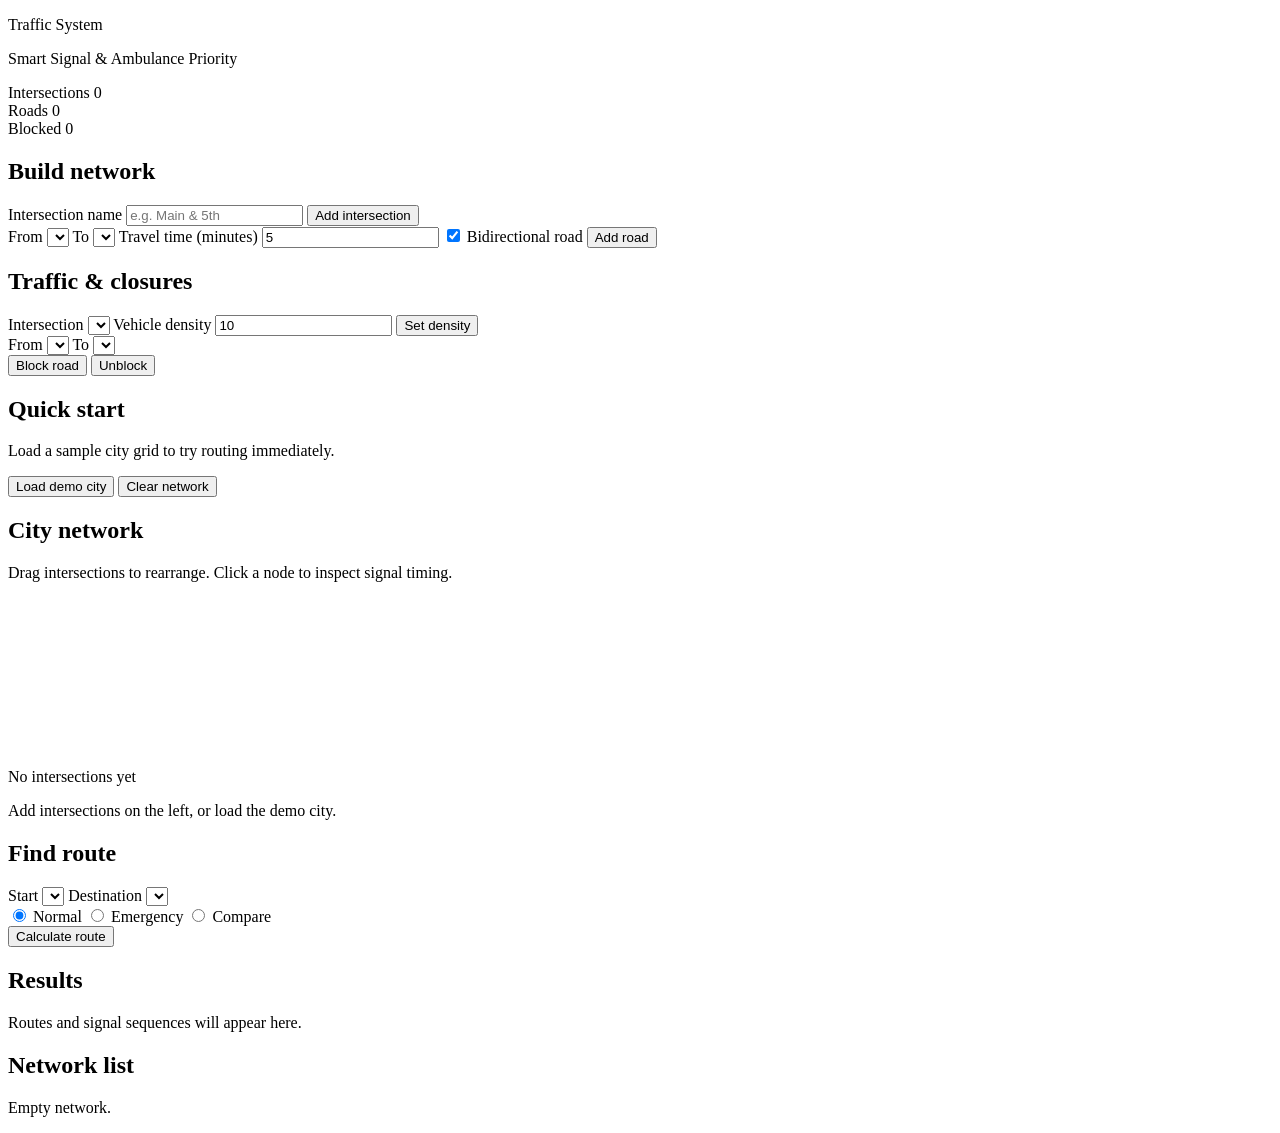
==== index.html @ aec51d3b "Moved Index to root" ====
<!DOCTYPE html>
<html lang="en">

<head>
  <meta charset="UTF-8" />
  <meta name="viewport" content="width=device-width, initial-scale=1.0" />
  <title>Traffic System — Signal &amp; Ambulance Priority</title>
  <link rel="preconnect" href="https://fonts.googleapis.com" />
  <link rel="preconnect" href="https://fonts.gstatic.com" crossorigin />
  <link
    href="https://fonts.googleapis.com/css2?family=Syne:wght@600;700;800&family=Public+Sans:ital,wght@0,400;0,500;0,600;0,700;1,400&family=JetBrains+Mono:wght@400;500&display=swap"
    rel="stylesheet" />
  <link rel="stylesheet" href="styles.css" />
</head>

<body>
  <div class="atmosphere" aria-hidden="true"></div>

  <header class="topbar">
    <div class="brand-block">
      <p class="brand">Traffic System</p>
      <p class="brand-sub">Smart Signal &amp; Ambulance Priority</p>
    </div>
    <div class="top-stats" aria-live="polite">
      <div class="stat">
        <span class="stat-label">Intersections</span>
        <span class="stat-value" id="stat-vertices">0</span>
      </div>
      <div class="stat">
        <span class="stat-label">Roads</span>
        <span class="stat-value" id="stat-edges">0</span>
      </div>
      <div class="stat">
        <span class="stat-label">Blocked</span>
        <span class="stat-value" id="stat-blocked">0</span>
      </div>
    </div>
    <div class="signal-legend" aria-hidden="true">
      <span class="lamp red"></span>
      <span class="lamp amber"></span>
      <span class="lamp green"></span>
    </div>
  </header>

  <main class="workspace">
    <aside class="panel panel-controls">
      <section class="section">
        <h2>Build network</h2>
        <form id="form-intersection" class="stack">
          <label>
            Intersection name
            <input type="text" id="input-name" maxlength="63" placeholder="e.g. Main &amp; 5th" required
              autocomplete="off" />
          </label>
          <button type="submit" class="btn btn-primary">Add intersection</button>
        </form>

        <form id="form-road" class="stack">
          <label>
            From
            <select id="road-from" required></select>
          </label>
          <label>
            To
            <select id="road-to" required></select>
          </label>
          <label>
            Travel time (minutes)
            <input type="number" id="road-weight" min="0.01" step="any" value="5" required />
          </label>
          <label class="check">
            <input type="checkbox" id="road-bidir" checked />
            Bidirectional road
          </label>
          <button type="submit" class="btn btn-primary">Add road</button>
        </form>
      </section>

      <section class="section">
        <h2>Traffic &amp; closures</h2>
        <form id="form-density" class="stack">
          <label>
            Intersection
            <select id="density-node" required></select>
          </label>
          <label>
            Vehicle density
            <input type="number" id="density-value" min="0" step="1" value="10" required />
          </label>
          <button type="submit" class="btn btn-secondary">Set density</button>
        </form>

        <form id="form-block" class="stack">
          <label>
            From
            <select id="block-from" required></select>
          </label>
          <label>
            To
            <select id="block-to" required></select>
          </label>
          <div class="btn-row">
            <button type="submit" name="action" value="block" class="btn btn-danger">Block road</button>
            <button type="submit" name="action" value="unblock" class="btn btn-secondary">Unblock</button>
          </div>
        </form>
      </section>

      <section class="section section-demo">
        <h2>Quick start</h2>
        <p class="hint">Load a sample city grid to try routing immediately.</p>
        <button type="button" id="btn-demo" class="btn btn-ghost">Load demo city</button>
        <button type="button" id="btn-clear" class="btn btn-ghost">Clear network</button>
      </section>
    </aside>

    <section class="panel panel-map" aria-label="Road network map">
      <div class="map-header">
        <h2>City network</h2>
        <p class="hint">Drag intersections to rearrange. Click a node to inspect signal timing.</p>
      </div>
      <div class="map-stage" id="map-stage">
        <svg id="network-svg" xmlns="http://www.w3.org/2000/svg" role="img" aria-label="Interactive road network">
          <defs>
            <marker id="arrow" viewBox="0 0 10 10" refX="9" refY="5" markerWidth="6" markerHeight="6"
              orient="auto-start-reverse">
              <path d="M 0 1 L 8 5 L 0 9 z" fill="currentColor" />
            </marker>
            <filter id="glow-route">
              <feGaussianBlur stdDeviation="2.5" result="blur" />
              <feMerge>
                <feMergeNode in="blur" />
                <feMergeNode in="SourceGraphic" />
              </feMerge>
            </filter>
          </defs>
          <g id="edges-layer"></g>
          <g id="route-layer"></g>
          <g id="nodes-layer"></g>
        </svg>
        <div class="map-empty" id="map-empty">
          <p>No intersections yet</p>
          <span>Add intersections on the left, or load the demo city.</span>
        </div>
      </div>
      <div class="inspector" id="inspector" hidden>
        <p class="inspector-title" id="inspector-name">—</p>
        <dl class="inspector-meta">
          <div>
            <dt>ID</dt>
            <dd id="inspector-id">—</dd>
          </div>
          <div>
            <dt>Density</dt>
            <dd id="inspector-density">—</dd>
          </div>
          <div>
            <dt>Green light</dt>
            <dd id="inspector-green">—</dd>
          </div>
        </dl>
      </div>
    </section>

    <aside class="panel panel-routes">
      <section class="section">
        <h2>Find route</h2>
        <form id="form-route" class="stack">
          <label>
            Start
            <select id="route-from" required></select>
          </label>
          <label>
            Destination
            <select id="route-to" required></select>
          </label>
          <div class="mode-toggle" role="group" aria-label="Route mode">
            <label class="mode-option">
              <input type="radio" name="route-mode" value="normal" checked />
              <span>Normal</span>
            </label>
            <label class="mode-option">
              <input type="radio" name="route-mode" value="emergency" />
              <span>Emergency</span>
            </label>
            <label class="mode-option">
              <input type="radio" name="route-mode" value="compare" />
              <span>Compare</span>
            </label>
          </div>
          <button type="submit" class="btn btn-primary btn-route">Calculate route</button>
        </form>
      </section>

      <section class="section section-results">
        <h2>Results</h2>
        <div id="results" class="results">
          <p class="results-placeholder">Routes and signal sequences will appear here.</p>
        </div>
      </section>

      <section class="section">
        <h2>Network list</h2>
        <div id="network-list" class="network-list">
          <p class="hint">Empty network.</p>
        </div>
      </section>
    </aside>
  </main>

  <div id="toast" class="toast" role="status" aria-live="polite" hidden></div>

  <script src="app.js"></script>
</body>

</html>
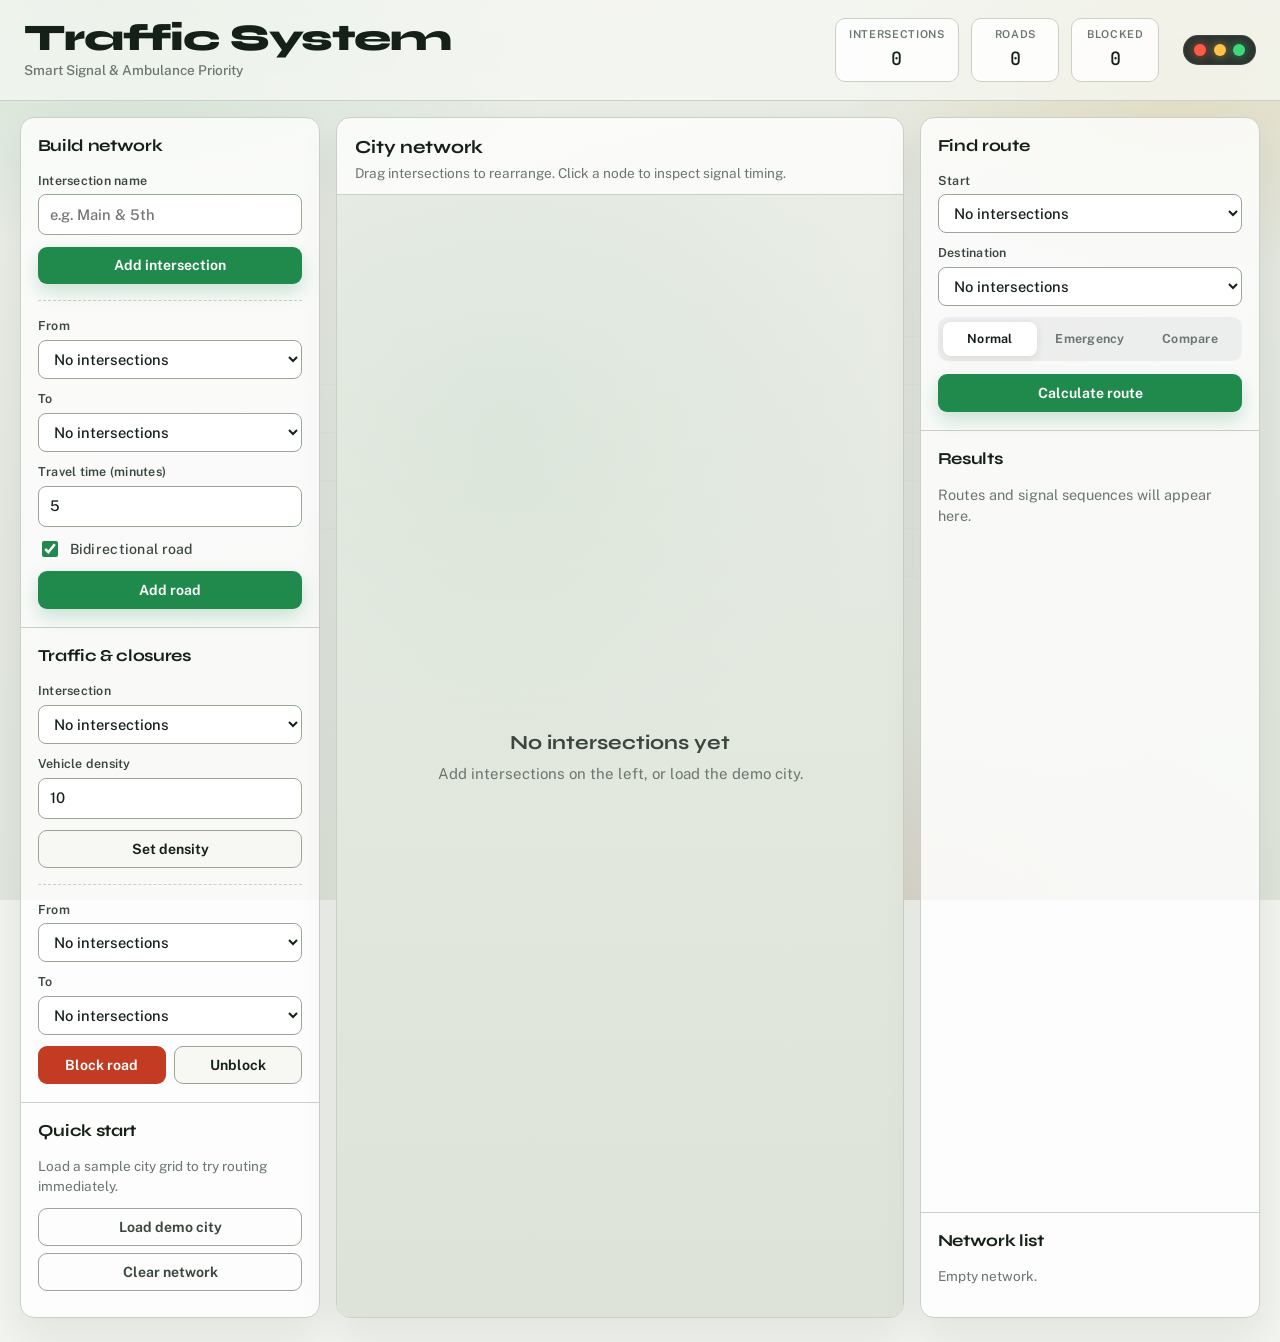
==== commit 44896c4a: "Updated Blocked Road Visuals" ====
--- a/index.html
+++ b/index.html
@@ -125,6 +125,10 @@
             <marker id="arrow" viewBox="0 0 10 10" refX="9" refY="5" markerWidth="6" markerHeight="6"
               orient="auto-start-reverse">
               <path d="M 0 1 L 8 5 L 0 9 z" fill="currentColor" />
+            </marker>
+            <marker id="arrow-blocked" viewBox="0 0 10 10" refX="9" refY="5" markerWidth="6" markerHeight="6"
+              orient="auto-start-reverse">
+              <path d="M 0 1 L 8 5 L 0 9 z" fill="#e5222e" />
             </marker>
             <filter id="glow-route">
               <feGaussianBlur stdDeviation="2.5" result="blur" />
--- a/styles.css
+++ b/styles.css
@@ -0,0 +1,927 @@
+/* ==========================================================================
+   Traffic System UI — municipal ops aesthetic
+   Signal green / amber / asphalt — not purple, not cream-serif
+   ========================================================================== */
+
+:root {
+  --ink: #152018;
+  --ink-soft: #3a463e;
+  --muted: #6b766f;
+  --paper: #f2f4ef;
+  --panel: rgba(255, 255, 255, 0.78);
+  --panel-solid: #f7f8f4;
+  --line: #c9d0c6;
+  --line-strong: #9aa696;
+  --asphalt: #2c3430;
+  --road: #4a5550;
+  --go: #1f8a4c;
+  --go-soft: #d8f0e2;
+  --stop: #c23b22;
+  --stop-soft: #f8e0db;
+  --caution: #c99212;
+  --caution-soft: #f7edd4;
+  --emergency: #d9480f;
+  --emergency-soft: #ffe8dc;
+  --shadow: 0 18px 40px rgba(21, 32, 24, 0.08);
+  --radius: 14px;
+  --font-display: "Syne", system-ui, sans-serif;
+  --font-body: "Public Sans", system-ui, sans-serif;
+  --font-mono: "JetBrains Mono", ui-monospace, monospace;
+  --ease: cubic-bezier(0.22, 1, 0.36, 1);
+}
+
+*,
+*::before,
+*::after {
+  box-sizing: border-box;
+}
+
+html {
+  height: 100%;
+}
+
+body {
+  margin: 0;
+  min-height: 100%;
+  color: var(--ink);
+  font-family: var(--font-body);
+  font-size: 15px;
+  line-height: 1.45;
+  background: var(--paper);
+  overflow-x: hidden;
+}
+
+.atmosphere {
+  position: fixed;
+  inset: 0;
+  z-index: -1;
+  background:
+    radial-gradient(ellipse 70% 50% at 8% 0%, rgba(31, 138, 76, 0.14), transparent 55%),
+    radial-gradient(ellipse 55% 45% at 92% 8%, rgba(201, 146, 18, 0.16), transparent 50%),
+    radial-gradient(ellipse 60% 40% at 70% 100%, rgba(194, 59, 34, 0.08), transparent 55%),
+    linear-gradient(165deg, #eef1ea 0%, #e4e8e1 45%, #dfe5db 100%);
+  pointer-events: none;
+}
+
+.atmosphere::after {
+  content: "";
+  position: absolute;
+  inset: 0;
+  opacity: 0.35;
+  background-image:
+    linear-gradient(rgba(44, 52, 48, 0.04) 1px, transparent 1px),
+    linear-gradient(90deg, rgba(44, 52, 48, 0.04) 1px, transparent 1px);
+  background-size: 48px 48px;
+  mask-image: radial-gradient(ellipse at center, black 30%, transparent 75%);
+}
+
+/* ---- Top bar ---- */
+
+.topbar {
+  display: grid;
+  grid-template-columns: 1fr auto auto;
+  align-items: center;
+  gap: 1.5rem;
+  padding: 1.1rem 1.5rem;
+  border-bottom: 1px solid var(--line);
+  background: rgba(247, 248, 244, 0.72);
+  backdrop-filter: blur(12px);
+  animation: drop-in 0.7s var(--ease) both;
+}
+
+.brand {
+  margin: 0;
+  font-family: var(--font-display);
+  font-weight: 800;
+  font-size: clamp(1.75rem, 3vw, 2.35rem);
+  letter-spacing: -0.03em;
+  line-height: 1;
+  color: var(--ink);
+}
+
+.brand-sub {
+  margin: 0.25rem 0 0;
+  color: var(--muted);
+  font-size: 0.85rem;
+  font-weight: 500;
+}
+
+.top-stats {
+  display: flex;
+  gap: 0.75rem;
+}
+
+.stat {
+  min-width: 5.5rem;
+  padding: 0.55rem 0.85rem;
+  border: 1px solid var(--line);
+  border-radius: 10px;
+  background: var(--panel);
+  text-align: center;
+}
+
+.stat-label {
+  display: block;
+  font-size: 0.68rem;
+  font-weight: 600;
+  letter-spacing: 0.06em;
+  text-transform: uppercase;
+  color: var(--muted);
+}
+
+.stat-value {
+  display: block;
+  margin-top: 0.15rem;
+  font-family: var(--font-mono);
+  font-size: 1.15rem;
+  font-weight: 500;
+  color: var(--ink);
+}
+
+.signal-legend {
+  display: flex;
+  gap: 0.45rem;
+  padding: 0.55rem 0.7rem;
+  border-radius: 999px;
+  background: var(--asphalt);
+  box-shadow: inset 0 0 0 1px rgba(255, 255, 255, 0.08);
+}
+
+.lamp {
+  width: 12px;
+  height: 12px;
+  border-radius: 50%;
+  animation: pulse-lamp 2.4s ease-in-out infinite;
+}
+
+.lamp.red {
+  background: #ff5a45;
+  box-shadow: 0 0 10px rgba(255, 90, 69, 0.65);
+  animation-delay: 0s;
+}
+
+.lamp.amber {
+  background: #ffc14a;
+  box-shadow: 0 0 10px rgba(255, 193, 74, 0.55);
+  animation-delay: 0.35s;
+}
+
+.lamp.green {
+  background: #3dd87a;
+  box-shadow: 0 0 10px rgba(61, 216, 122, 0.55);
+  animation-delay: 0.7s;
+}
+
+@keyframes pulse-lamp {
+  0%, 100% { opacity: 0.45; transform: scale(0.92); }
+  50% { opacity: 1; transform: scale(1); }
+}
+
+@keyframes drop-in {
+  from { opacity: 0; transform: translateY(-12px); }
+  to { opacity: 1; transform: translateY(0); }
+}
+
+@keyframes rise-in {
+  from { opacity: 0; transform: translateY(16px); }
+  to { opacity: 1; transform: translateY(0); }
+}
+
+@keyframes flash-toast {
+  from { opacity: 0; transform: translateY(12px) scale(0.98); }
+  to { opacity: 1; transform: translateY(0) scale(1); }
+}
+
+/* ---- Workspace ---- */
+
+.workspace {
+  display: grid;
+  grid-template-columns: minmax(260px, 300px) 1fr minmax(280px, 340px);
+  gap: 1rem;
+  padding: 1rem 1.25rem 1.5rem;
+  min-height: calc(100vh - 88px);
+  animation: rise-in 0.75s var(--ease) 0.08s both;
+}
+
+.panel {
+  display: flex;
+  flex-direction: column;
+  gap: 0;
+  min-height: 0;
+  border: 1px solid var(--line);
+  border-radius: var(--radius);
+  background: var(--panel);
+  backdrop-filter: blur(10px);
+  box-shadow: var(--shadow);
+  overflow: hidden;
+}
+
+.panel-controls,
+.panel-routes {
+  overflow-y: auto;
+}
+
+.panel-map {
+  position: relative;
+  min-height: 520px;
+}
+
+.section {
+  padding: 1rem 1.05rem 1.15rem;
+  border-bottom: 1px solid var(--line);
+}
+
+.section:last-child {
+  border-bottom: none;
+}
+
+.section h2 {
+  margin: 0 0 0.85rem;
+  font-family: var(--font-display);
+  font-size: 1.05rem;
+  font-weight: 700;
+  letter-spacing: -0.02em;
+}
+
+.stack {
+  display: flex;
+  flex-direction: column;
+  gap: 0.7rem;
+}
+
+.stack + .stack {
+  margin-top: 1rem;
+  padding-top: 1rem;
+  border-top: 1px dashed var(--line);
+}
+
+label {
+  display: flex;
+  flex-direction: column;
+  gap: 0.3rem;
+  font-size: 0.78rem;
+  font-weight: 600;
+  letter-spacing: 0.02em;
+  color: var(--ink-soft);
+}
+
+input[type="text"],
+input[type="number"],
+select {
+  width: 100%;
+  padding: 0.55rem 0.7rem;
+  border: 1px solid var(--line-strong);
+  border-radius: 8px;
+  background: #fff;
+  color: var(--ink);
+  font: inherit;
+  font-size: 0.92rem;
+  font-weight: 500;
+  transition: border-color 0.2s ease, box-shadow 0.2s ease;
+}
+
+input:focus,
+select:focus {
+  outline: none;
+  border-color: var(--go);
+  box-shadow: 0 0 0 3px rgba(31, 138, 76, 0.18);
+}
+
+.check {
+  flex-direction: row;
+  align-items: center;
+  gap: 0.55rem;
+  font-size: 0.88rem;
+  font-weight: 500;
+  cursor: pointer;
+}
+
+.check input {
+  width: 1rem;
+  height: 1rem;
+  accent-color: var(--go);
+}
+
+.hint {
+  margin: 0 0 0.75rem;
+  color: var(--muted);
+  font-size: 0.85rem;
+  font-weight: 400;
+}
+
+.btn-row {
+  display: grid;
+  grid-template-columns: 1fr 1fr;
+  gap: 0.5rem;
+}
+
+.btn {
+  appearance: none;
+  border: 1px solid transparent;
+  border-radius: 9px;
+  padding: 0.62rem 0.9rem;
+  font-family: var(--font-body);
+  font-size: 0.88rem;
+  font-weight: 650;
+  cursor: pointer;
+  transition: transform 0.15s ease, background 0.2s ease, border-color 0.2s ease, box-shadow 0.2s ease;
+}
+
+.btn:hover {
+  transform: translateY(-1px);
+}
+
+.btn:active {
+  transform: translateY(0);
+}
+
+.btn-primary {
+  background: var(--go);
+  color: #fff;
+  box-shadow: 0 8px 18px rgba(31, 138, 76, 0.22);
+}
+
+.btn-primary:hover {
+  background: #187740;
+}
+
+.btn-secondary {
+  background: var(--panel-solid);
+  border-color: var(--line-strong);
+  color: var(--ink);
+}
+
+.btn-secondary:hover {
+  background: #eef1ea;
+}
+
+.btn-danger {
+  background: var(--stop);
+  color: #fff;
+}
+
+.btn-danger:hover {
+  background: #a8321d;
+}
+
+.btn-ghost {
+  width: 100%;
+  margin-bottom: 0.45rem;
+  background: transparent;
+  border-color: var(--line-strong);
+  color: var(--ink-soft);
+}
+
+.btn-ghost:hover {
+  background: rgba(255, 255, 255, 0.7);
+  color: var(--ink);
+}
+
+.btn-route {
+  margin-top: 0.15rem;
+}
+
+/* Mode toggle */
+
+.mode-toggle {
+  display: grid;
+  grid-template-columns: repeat(3, 1fr);
+  gap: 0.35rem;
+  padding: 0.3rem;
+  border-radius: 10px;
+  background: rgba(44, 52, 48, 0.06);
+}
+
+.mode-option {
+  position: relative;
+  margin: 0;
+  cursor: pointer;
+}
+
+.mode-option input {
+  position: absolute;
+  opacity: 0;
+  pointer-events: none;
+}
+
+.mode-option span {
+  display: block;
+  padding: 0.5rem 0.2rem;
+  border-radius: 8px;
+  text-align: center;
+  font-size: 0.78rem;
+  font-weight: 650;
+  color: var(--muted);
+  transition: background 0.2s ease, color 0.2s ease, box-shadow 0.2s ease;
+}
+
+.mode-option input:checked + span {
+  background: #fff;
+  color: var(--ink);
+  box-shadow: 0 2px 8px rgba(21, 32, 24, 0.1);
+}
+
+.mode-option:nth-child(2) input:checked + span {
+  color: var(--emergency);
+}
+
+/* ---- Map ---- */
+
+.map-header {
+  padding: 1rem 1.15rem 0.65rem;
+  border-bottom: 1px solid var(--line);
+}
+
+.map-header h2 {
+  margin: 0 0 0.25rem;
+  font-family: var(--font-display);
+  font-size: 1.15rem;
+  font-weight: 700;
+}
+
+.map-header .hint {
+  margin: 0;
+}
+
+.map-stage {
+  position: relative;
+  flex: 1;
+  min-height: 420px;
+  background:
+    radial-gradient(circle at 30% 20%, rgba(31, 138, 76, 0.05), transparent 40%),
+    linear-gradient(180deg, #e9ede6 0%, #dde3d8 100%);
+  overflow: hidden;
+}
+
+#network-svg {
+  width: 100%;
+  height: 100%;
+  min-height: 420px;
+  display: block;
+  touch-action: none;
+}
+
+.map-empty {
+  position: absolute;
+  inset: 0;
+  display: grid;
+  place-content: center;
+  text-align: center;
+  pointer-events: none;
+  color: var(--muted);
+  transition: opacity 0.3s ease;
+}
+
+.map-empty p {
+  margin: 0 0 0.35rem;
+  font-family: var(--font-display);
+  font-size: 1.25rem;
+  font-weight: 700;
+  color: var(--ink-soft);
+}
+
+.map-empty[hidden],
+.map-stage.has-nodes .map-empty {
+  opacity: 0;
+  visibility: hidden;
+}
+
+.edge-line {
+  fill: none;
+  stroke: var(--road);
+  stroke-width: 2.5;
+  stroke-linecap: round;
+  color: var(--road);
+  transition: stroke 0.25s ease, opacity 0.25s ease;
+}
+
+.edge-line.blocked {
+  stroke: #e5222e;
+  stroke-width: 3.5;
+  stroke-dasharray: 8 6;
+  opacity: 1;
+  animation: blocked-pulse 1.8s ease-in-out infinite;
+  color: #e5222e;
+}
+
+@keyframes blocked-pulse {
+  0%, 100% { opacity: 1; stroke-width: 3.5; }
+  50%       { opacity: 0.55; stroke-width: 2.5; }
+}
+
+.edge-weight {
+  font-family: var(--font-mono);
+  font-size: 10px;
+  fill: var(--muted);
+  paint-order: stroke;
+  stroke: #e9ede6;
+  stroke-width: 3px;
+}
+
+.route-path {
+  fill: none;
+  stroke-width: 5;
+  stroke-linecap: round;
+  stroke-linejoin: round;
+  filter: url(#glow-route);
+  animation: draw-route 0.9s var(--ease) both;
+}
+
+.route-path.normal {
+  stroke: var(--go);
+}
+
+.route-path.emergency {
+  stroke: var(--emergency);
+}
+
+@keyframes draw-route {
+  from { stroke-dashoffset: 400; opacity: 0.2; }
+  to { stroke-dashoffset: 0; opacity: 1; }
+}
+
+.node {
+  cursor: grab;
+  transition: transform 0.15s ease;
+}
+
+.node:active {
+  cursor: grabbing;
+}
+
+.node-ring {
+  fill: #fff;
+  stroke: var(--asphalt);
+  stroke-width: 2.5;
+  transition: stroke 0.2s ease, fill 0.2s ease;
+}
+
+.node.selected .node-ring,
+.node:hover .node-ring {
+  stroke: var(--go);
+  fill: var(--go-soft);
+}
+
+.node.on-route .node-ring {
+  stroke: var(--go);
+  fill: #fff;
+}
+
+.node.on-route-emergency .node-ring {
+  stroke: var(--emergency);
+  fill: var(--emergency-soft);
+}
+
+.node-core {
+  fill: var(--asphalt);
+}
+
+.node.dense .node-core {
+  fill: var(--caution);
+}
+
+.node-label {
+  font-family: var(--font-body);
+  font-size: 11px;
+  font-weight: 650;
+  fill: var(--ink);
+  text-anchor: middle;
+  pointer-events: none;
+  paint-order: stroke;
+  stroke: rgba(233, 237, 230, 0.92);
+  stroke-width: 4px;
+}
+
+.inspector {
+  position: absolute;
+  left: 1rem;
+  bottom: 1rem;
+  min-width: 200px;
+  padding: 0.85rem 1rem;
+  border: 1px solid var(--line);
+  border-radius: 12px;
+  background: rgba(255, 255, 255, 0.92);
+  backdrop-filter: blur(8px);
+  box-shadow: var(--shadow);
+  animation: rise-in 0.35s var(--ease);
+}
+
+.inspector[hidden] {
+  display: none;
+}
+
+.inspector-title {
+  margin: 0 0 0.55rem;
+  font-family: var(--font-display);
+  font-weight: 700;
+  font-size: 1rem;
+}
+
+.inspector-meta {
+  display: grid;
+  grid-template-columns: repeat(3, auto);
+  gap: 0.75rem;
+  margin: 0;
+}
+
+.inspector-meta div {
+  min-width: 0;
+}
+
+.inspector-meta dt {
+  margin: 0;
+  font-size: 0.65rem;
+  font-weight: 700;
+  letter-spacing: 0.05em;
+  text-transform: uppercase;
+  color: var(--muted);
+}
+
+.inspector-meta dd {
+  margin: 0.15rem 0 0;
+  font-family: var(--font-mono);
+  font-size: 0.9rem;
+  font-weight: 500;
+}
+
+/* ---- Results ---- */
+
+.section-results {
+  flex: 1;
+  min-height: 180px;
+}
+
+.results {
+  display: flex;
+  flex-direction: column;
+  gap: 0.85rem;
+}
+
+.results-placeholder {
+  margin: 0;
+  color: var(--muted);
+  font-size: 0.9rem;
+}
+
+.route-card {
+  padding: 0.85rem 0.9rem;
+  border-radius: 11px;
+  border: 1px solid var(--line);
+  background: #fff;
+  animation: rise-in 0.45s var(--ease);
+}
+
+.route-card.emergency {
+  border-color: rgba(217, 72, 15, 0.35);
+  background: linear-gradient(180deg, #fff 0%, var(--emergency-soft) 160%);
+}
+
+.route-card.normal {
+  border-color: rgba(31, 138, 76, 0.3);
+  background: linear-gradient(180deg, #fff 0%, var(--go-soft) 160%);
+}
+
+.route-card h3 {
+  margin: 0 0 0.35rem;
+  font-family: var(--font-display);
+  font-size: 0.95rem;
+  font-weight: 700;
+}
+
+.route-card .time {
+  font-family: var(--font-mono);
+  font-size: 1.6rem;
+  font-weight: 500;
+  color: var(--ink);
+}
+
+.route-card .time span {
+  font-size: 0.75rem;
+  font-weight: 500;
+  color: var(--muted);
+}
+
+.path-steps {
+  margin: 0.7rem 0 0;
+  padding: 0;
+  list-style: none;
+}
+
+.path-steps li {
+  position: relative;
+  padding: 0.2rem 0 0.2rem 1.1rem;
+  font-size: 0.86rem;
+  color: var(--ink-soft);
+}
+
+.path-steps li::before {
+  content: "";
+  position: absolute;
+  left: 0.2rem;
+  top: 0.55rem;
+  width: 7px;
+  height: 7px;
+  border-radius: 50%;
+  background: var(--go);
+}
+
+.route-card.emergency .path-steps li::before {
+  background: var(--emergency);
+}
+
+.path-steps li + li::after {
+  content: "";
+  position: absolute;
+  left: 0.42rem;
+  top: -0.35rem;
+  width: 2px;
+  height: 0.7rem;
+  background: var(--line-strong);
+}
+
+.signal-list {
+  margin: 0.75rem 0 0;
+  padding: 0.55rem 0.65rem;
+  border-radius: 8px;
+  background: rgba(44, 52, 48, 0.05);
+  font-size: 0.8rem;
+}
+
+.signal-list strong {
+  display: block;
+  margin-bottom: 0.35rem;
+  font-size: 0.72rem;
+  letter-spacing: 0.04em;
+  text-transform: uppercase;
+  color: var(--muted);
+}
+
+.signal-row {
+  display: flex;
+  justify-content: space-between;
+  gap: 0.5rem;
+  padding: 0.2rem 0;
+  font-family: var(--font-mono);
+  font-size: 0.78rem;
+}
+
+.compare-summary {
+  padding: 0.85rem 0.9rem;
+  border-radius: 11px;
+  background: var(--asphalt);
+  color: #f2f4ef;
+  animation: rise-in 0.5s var(--ease);
+}
+
+.compare-summary h3 {
+  margin: 0 0 0.55rem;
+  font-family: var(--font-display);
+  font-size: 0.95rem;
+}
+
+.compare-summary p {
+  margin: 0.25rem 0;
+  font-size: 0.88rem;
+}
+
+.compare-summary .saved {
+  margin-top: 0.55rem;
+  color: #3dd87a;
+  font-family: var(--font-mono);
+  font-weight: 500;
+}
+
+.unreachable {
+  padding: 0.85rem;
+  border-radius: 10px;
+  background: var(--stop-soft);
+  color: var(--stop);
+  font-size: 0.9rem;
+  font-weight: 600;
+}
+
+/* Network list */
+
+.network-list {
+  max-height: 220px;
+  overflow: auto;
+  font-size: 0.82rem;
+}
+
+.net-node {
+  padding: 0.55rem 0;
+  border-bottom: 1px solid var(--line);
+}
+
+.net-node:last-child {
+  border-bottom: none;
+}
+
+.net-node strong {
+  font-family: var(--font-display);
+  font-size: 0.9rem;
+}
+
+.net-node .meta {
+  color: var(--muted);
+  font-family: var(--font-mono);
+  font-size: 0.72rem;
+}
+
+.net-edges {
+  margin: 0.3rem 0 0;
+  padding: 0;
+  list-style: none;
+  color: var(--ink-soft);
+}
+
+.net-edges li.blocked {
+  color: var(--stop);
+  text-decoration: line-through;
+}
+
+/* Toast */
+
+.toast {
+  position: fixed;
+  right: 1.25rem;
+  bottom: 1.25rem;
+  z-index: 50;
+  max-width: 320px;
+  padding: 0.8rem 1rem;
+  border-radius: 10px;
+  background: var(--asphalt);
+  color: #f2f4ef;
+  font-size: 0.88rem;
+  font-weight: 500;
+  box-shadow: 0 12px 28px rgba(21, 32, 24, 0.28);
+  animation: flash-toast 0.35s var(--ease);
+}
+
+.toast.error {
+  background: var(--stop);
+}
+
+.toast.ok {
+  background: var(--go);
+}
+
+.toast[hidden] {
+  display: none;
+}
+
+/* ---- Responsive ---- */
+
+@media (max-width: 1100px) {
+  .workspace {
+    grid-template-columns: 1fr 1fr;
+    grid-template-rows: auto auto;
+  }
+
+  .panel-map {
+    grid-column: 1 / -1;
+    min-height: 460px;
+    order: -1;
+  }
+
+  .topbar {
+    grid-template-columns: 1fr auto;
+  }
+
+  .signal-legend {
+    display: none;
+  }
+}
+
+@media (max-width: 720px) {
+  .topbar {
+    grid-template-columns: 1fr;
+    gap: 0.85rem;
+  }
+
+  .top-stats {
+    width: 100%;
+  }
+
+  .stat {
+    flex: 1;
+  }
+
+  .workspace {
+    grid-template-columns: 1fr;
+    padding: 0.75rem;
+  }
+
+  .panel-map {
+    min-height: 380px;
+  }
+
+  .map-stage,
+  #network-svg {
+    min-height: 340px;
+  }
+
+  .inspector-meta {
+    grid-template-columns: 1fr 1fr 1fr;
+  }
+}
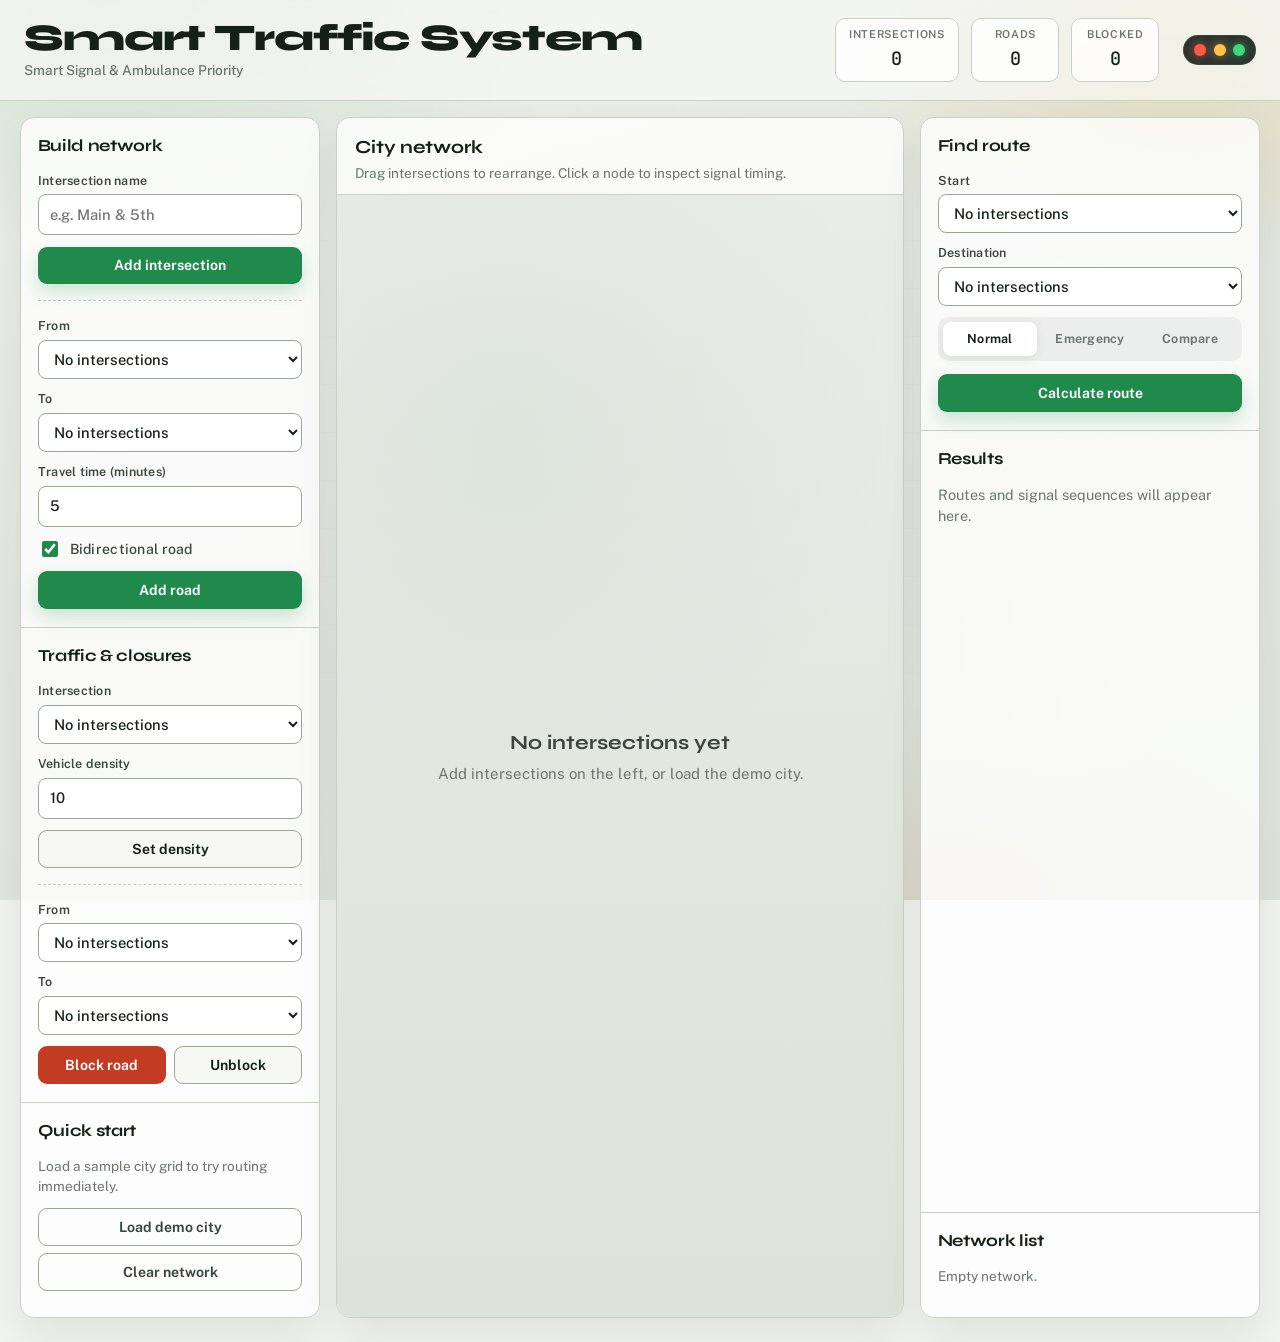
==== commit 368b364f: "Update Titlebaar and fix block road logic" ====
--- a/index.html
+++ b/index.html
@@ -18,7 +18,7 @@
 
   <header class="topbar">
     <div class="brand-block">
-      <p class="brand">Traffic System</p>
+      <p class="brand">Smart Traffic System</p>
       <p class="brand-sub">Smart Signal &amp; Ambulance Priority</p>
     </div>
     <div class="top-stats" aria-live="polite">
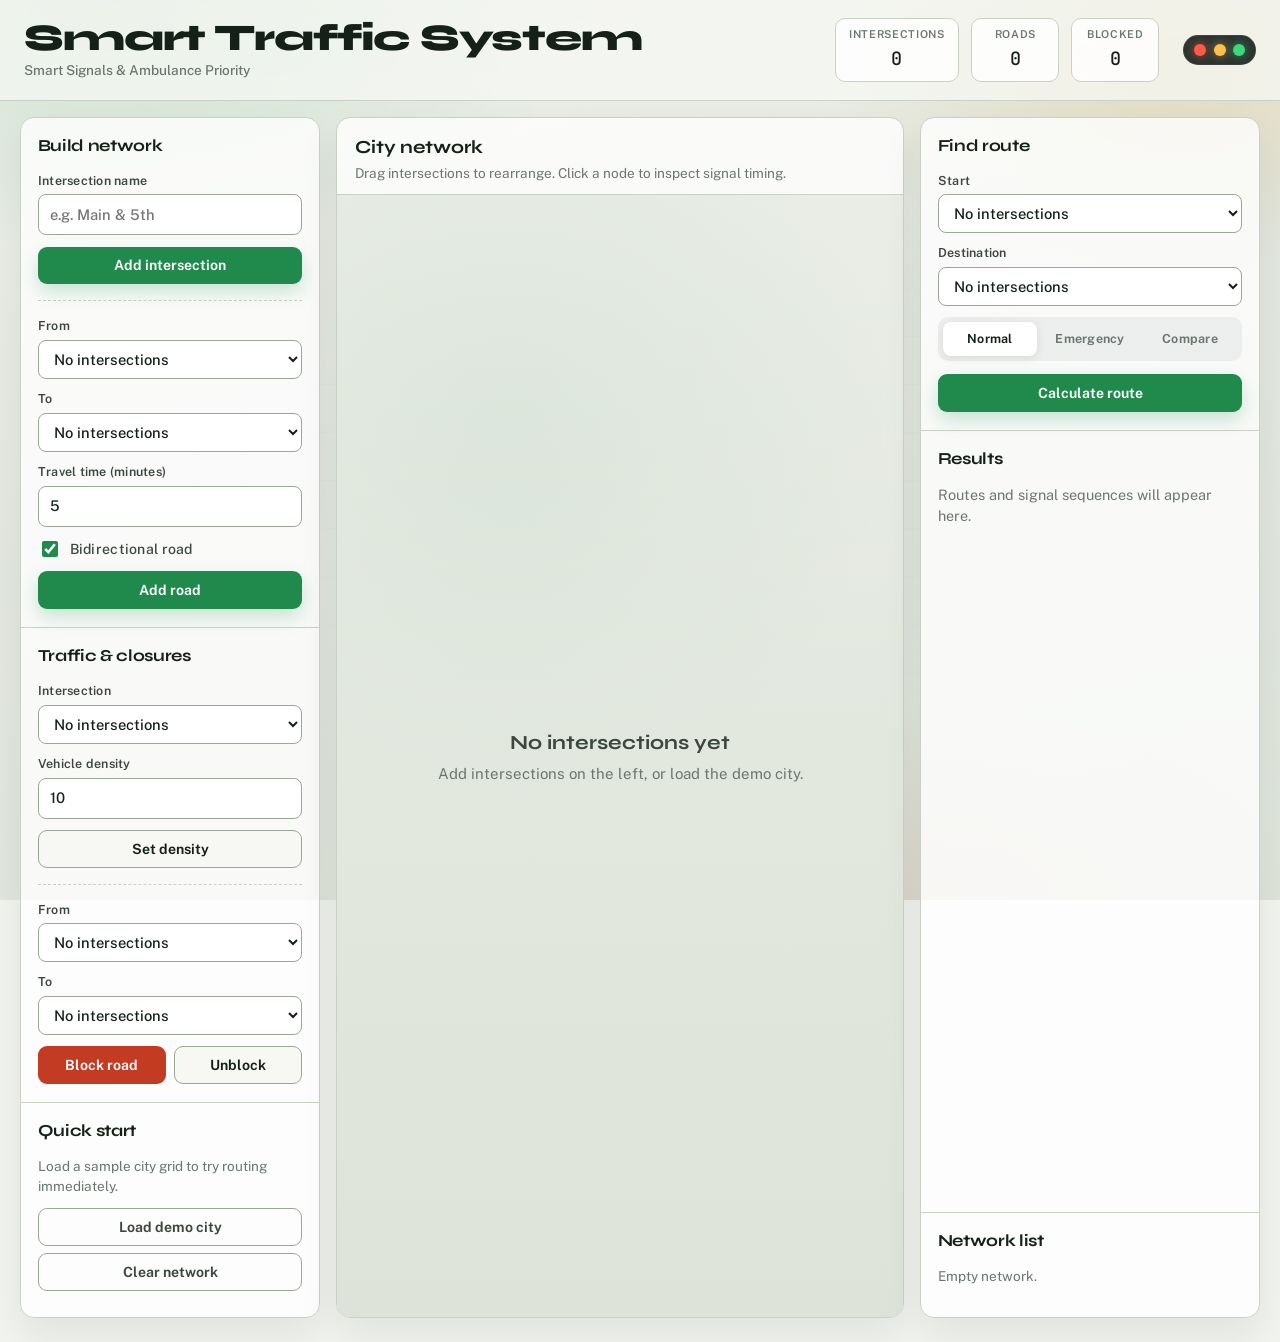
==== commit 8574b823: "Misc" ====
--- a/index.html
+++ b/index.html
@@ -19,7 +19,7 @@
   <header class="topbar">
     <div class="brand-block">
       <p class="brand">Smart Traffic System</p>
-      <p class="brand-sub">Smart Signal &amp; Ambulance Priority</p>
+      <p class="brand-sub">Smart Signals &amp; Ambulance Priority</p>
     </div>
     <div class="top-stats" aria-live="polite">
       <div class="stat">
--- a/styles.css
+++ b/styles.css
@@ -924,4 +924,8 @@
   .inspector-meta {
     grid-template-columns: 1fr 1fr 1fr;
   }
-}
+
+  .inspector {
+    display: none !important;
+  }
+}
